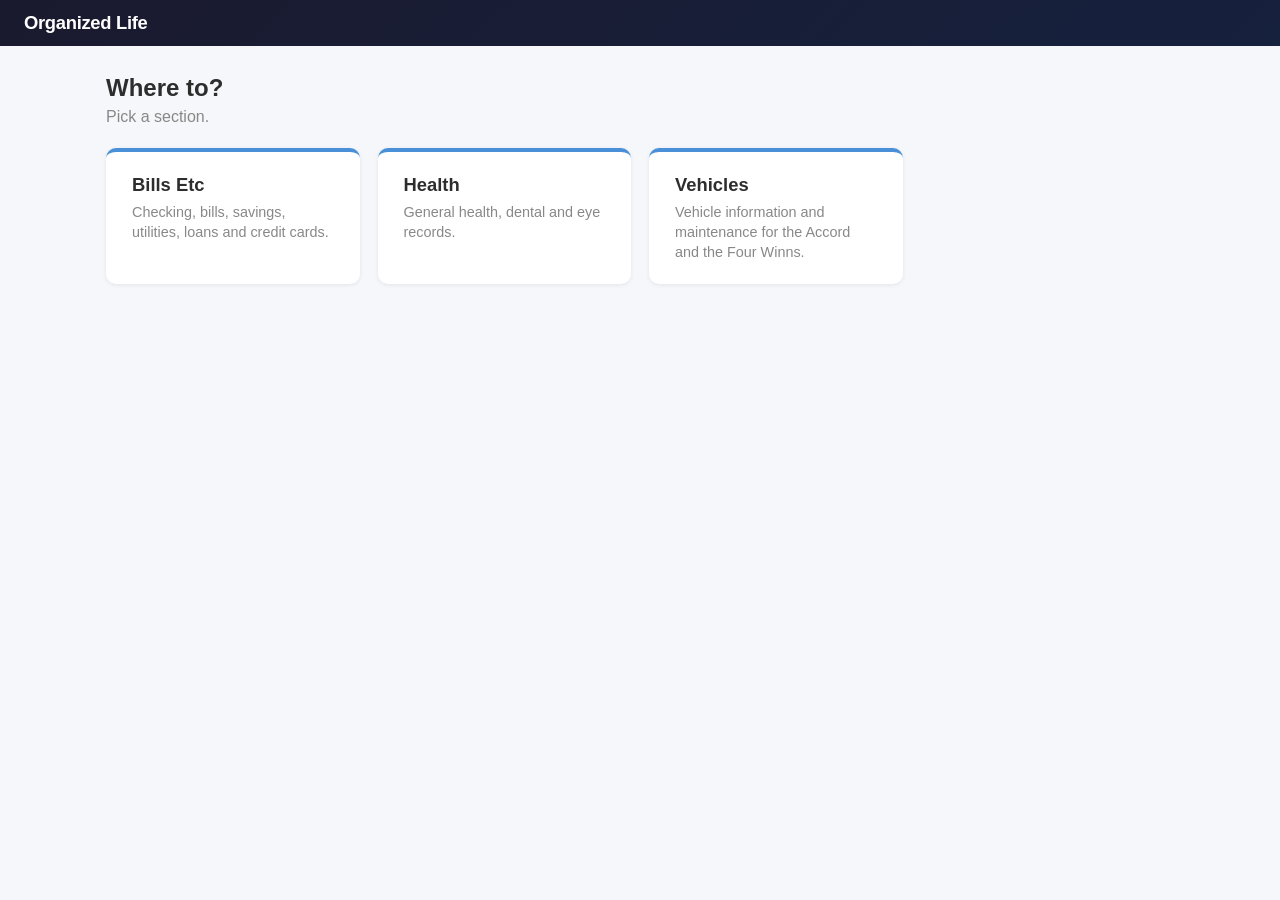
==== docs/index.html @ 6fae7e3e "Rename the landing page to Organized Life Co-Authored-By: Claude Opus 5.5 <noreply@anthropic.com>" ====
<!doctype html>
<html lang="en">
<head>
    <meta charset="utf-8">
    <meta name="viewport" content="width=device-width, initial-scale=1">
    <title>Organized Life</title>
    <script>
        // Links saved before Bills Etc moved to its own page (…/#month, …/#utilities/water) still open that page.
        if (location.hash.length > 1) location.replace('bills-etc/' + location.hash);
    </script>
    <style>
        :root {
            --bg: #f5f7fa;
            --surface: #ffffff;
            --text: #2d2d2d;
            --muted: #888;
            --navy: #1a1a2e;
            --navy-2: #16213e;
            --blue: #4a90d9;
        }
        * { box-sizing: border-box; margin: 0; padding: 0; }
        body {
            font-family: -apple-system, BlinkMacSystemFont, 'Segoe UI', Roboto, sans-serif;
            color: var(--text);
            background: var(--bg);
            min-height: 100vh;
        }
        .topbar {
            background: linear-gradient(135deg, var(--navy) 0%, var(--navy-2) 100%);
            color: #fff;
            padding: 12px 24px;
        }
        .brand { font-weight: 700; font-size: 1.15em; letter-spacing: -0.3px; }
        main { max-width: 1100px; margin: 28px auto; padding: 0 16px 60px; }
        h1 { font-size: 1.5em; margin-bottom: 6px; }
        p.lead { color: var(--muted); margin-bottom: 22px; }
        .apps { display: grid; grid-template-columns: repeat(auto-fill, minmax(240px, 1fr)); gap: 18px; }
        .app {
            display: block;
            background: var(--surface);
            border-radius: 10px;
            padding: 22px 26px;
            box-shadow: 0 1px 4px rgba(0,0,0,0.08);
            color: inherit;
            text-decoration: none;
            border-top: 4px solid var(--blue);
            transition: box-shadow 0.15s, transform 0.15s;
        }
        .app:hover { box-shadow: 0 4px 14px rgba(0,0,0,0.12); transform: translateY(-2px); }
        .app h2 { font-size: 1.15em; margin-bottom: 6px; }
        .app p { color: var(--muted); font-size: 0.9em; line-height: 1.4; }
    </style>
</head>
<body>
    <header class="topbar">
        <div class="brand">Organized Life</div>
    </header>
    <main>
        <h1>Where to?</h1>
        <p class="lead">Pick a section.</p>
        <div class="apps">
            <a class="app" href="bills-etc/">
                <h2>Bills Etc</h2>
                <p>Checking, bills, savings, utilities, loans and credit cards.</p>
            </a>
            <a class="app" href="health/">
                <h2>Health</h2>
                <p>General health, dental and eye records.</p>
            </a>
            <a class="app" href="vehicles/">
                <h2>Vehicles</h2>
                <p>Vehicle information and maintenance for the Accord and the Four Winns.</p>
            </a>
        </div>
    </main>
</body>
</html>
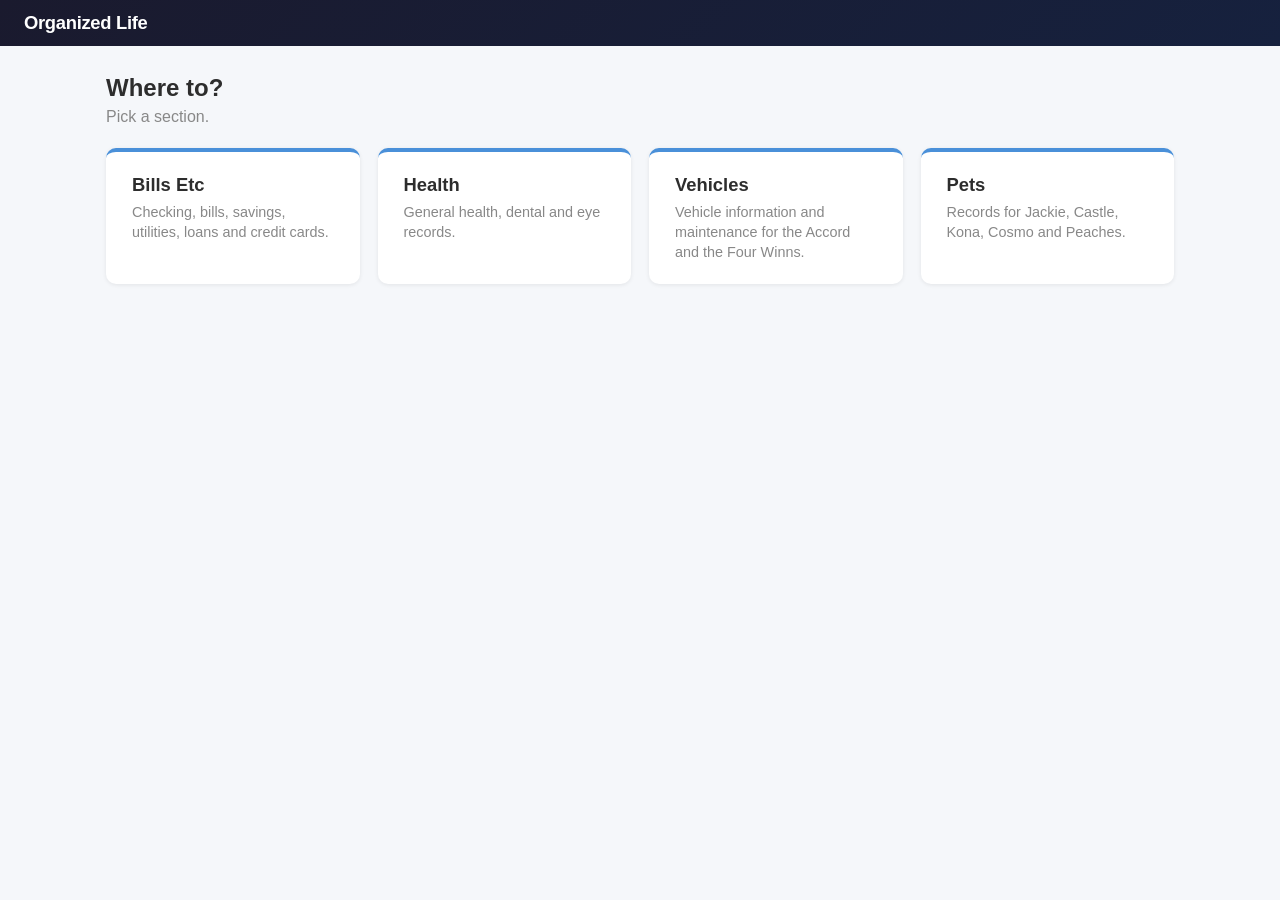
==== commit a80c458b: "Pets: new Home section with a page per pet (Jackie, Castle, Kona, Cosmo, Peaches); records in inputs" ====
--- a/docs/index.html
+++ b/docs/index.html
@@ -71,6 +71,10 @@
                 <h2>Vehicles</h2>
                 <p>Vehicle information and maintenance for the Accord and the Four Winns.</p>
             </a>
+            <a class="app" href="pets/">
+                <h2>Pets</h2>
+                <p>Records for Jackie, Castle, Kona, Cosmo and Peaches.</p>
+            </a>
         </div>
     </main>
 </body>
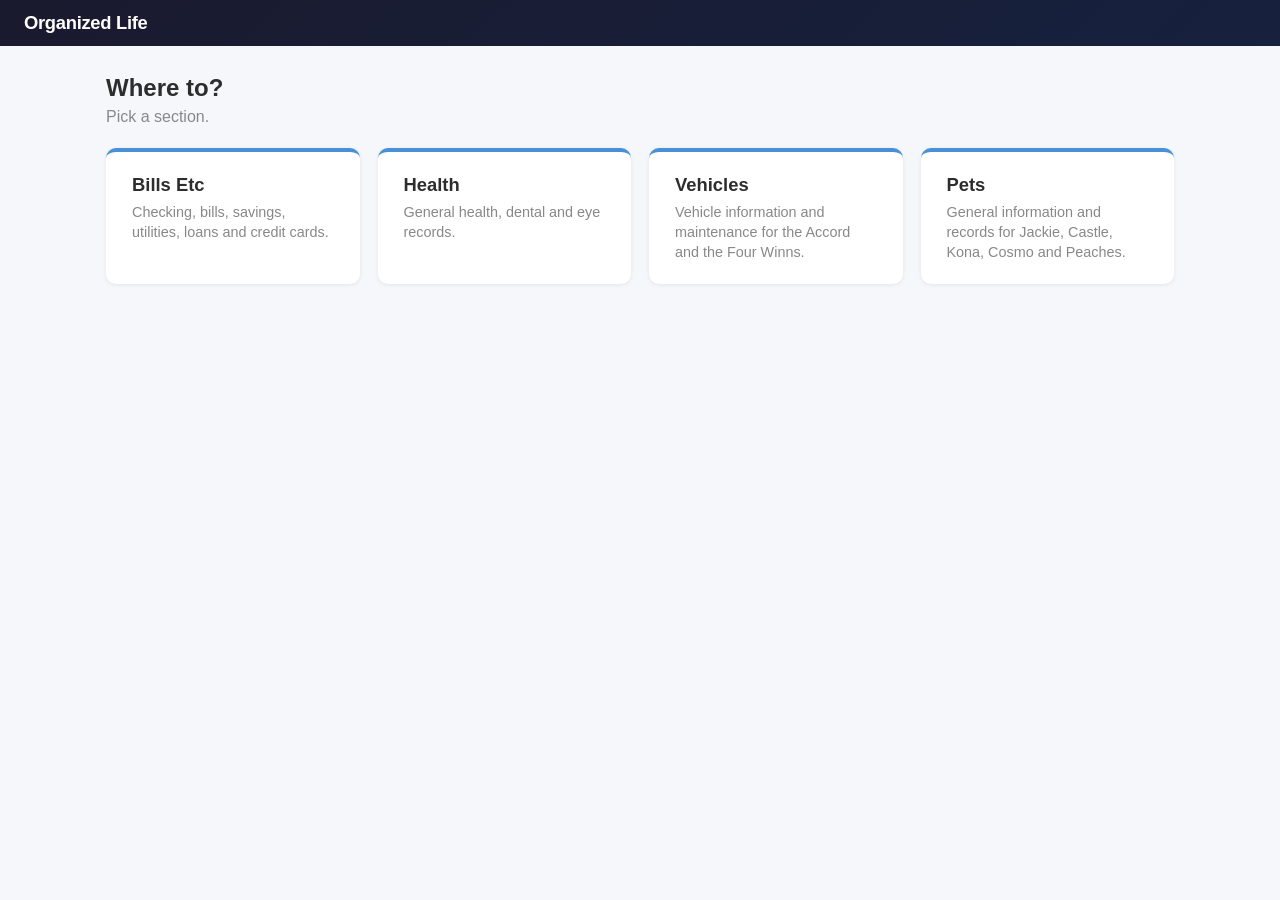
==== commit edf1e172: "Pets: like Vehicles — general information box + records table (Date, Description, Cost, Other Notes)" ====
--- a/docs/index.html
+++ b/docs/index.html
@@ -73,7 +73,7 @@
             </a>
             <a class="app" href="pets/">
                 <h2>Pets</h2>
-                <p>Records for Jackie, Castle, Kona, Cosmo and Peaches.</p>
+                <p>General information and records for Jackie, Castle, Kona, Cosmo and Peaches.</p>
             </a>
         </div>
     </main>
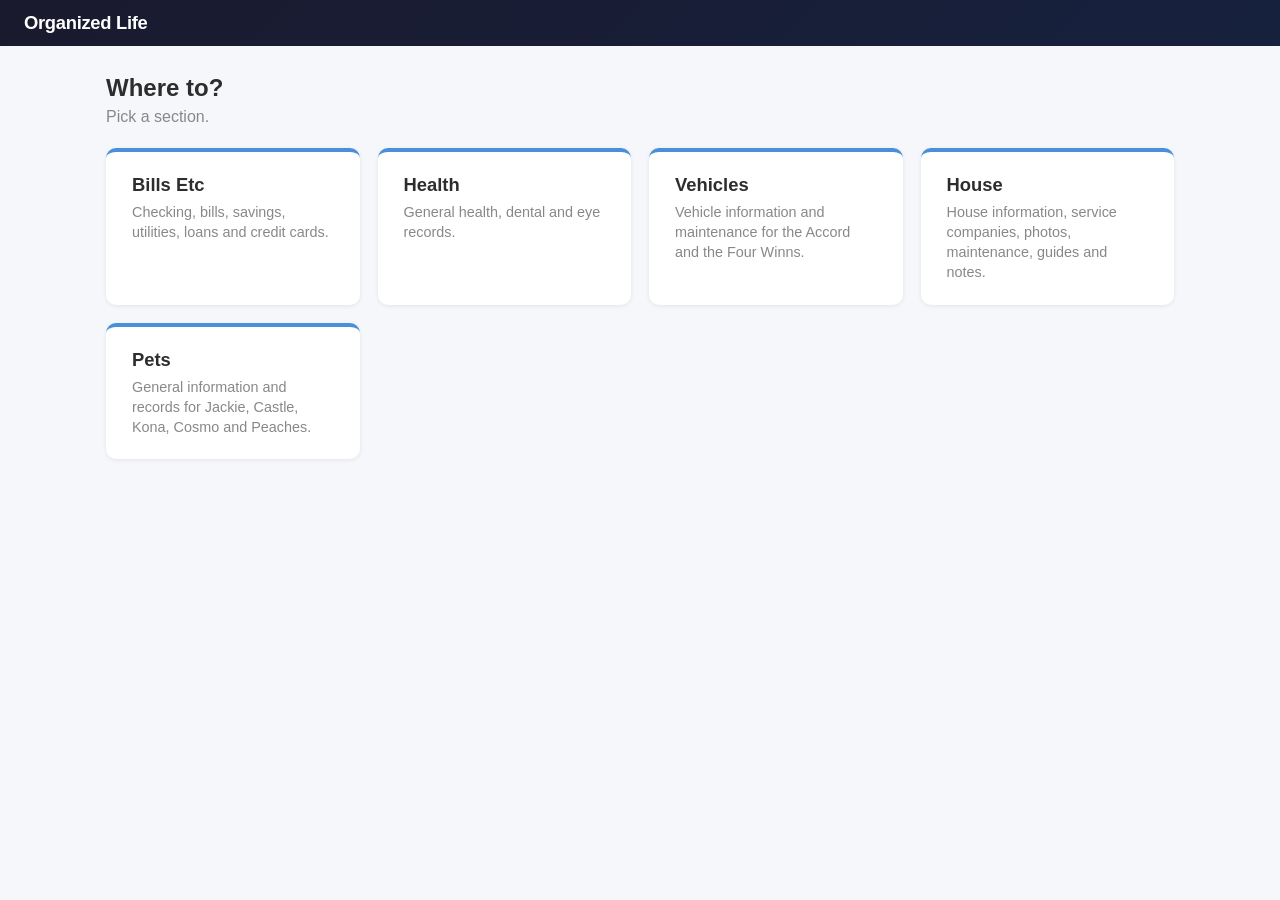
==== commit b54ca701: "House: new Home section like Vehicles (house information with Age from Year Built, service companies" ====
--- a/docs/index.html
+++ b/docs/index.html
@@ -71,6 +71,10 @@
                 <h2>Vehicles</h2>
                 <p>Vehicle information and maintenance for the Accord and the Four Winns.</p>
             </a>
+            <a class="app" href="house/">
+                <h2>House</h2>
+                <p>House information, service companies, photos, maintenance, guides and notes.</p>
+            </a>
             <a class="app" href="pets/">
                 <h2>Pets</h2>
                 <p>General information and records for Jackie, Castle, Kona, Cosmo and Peaches.</p>
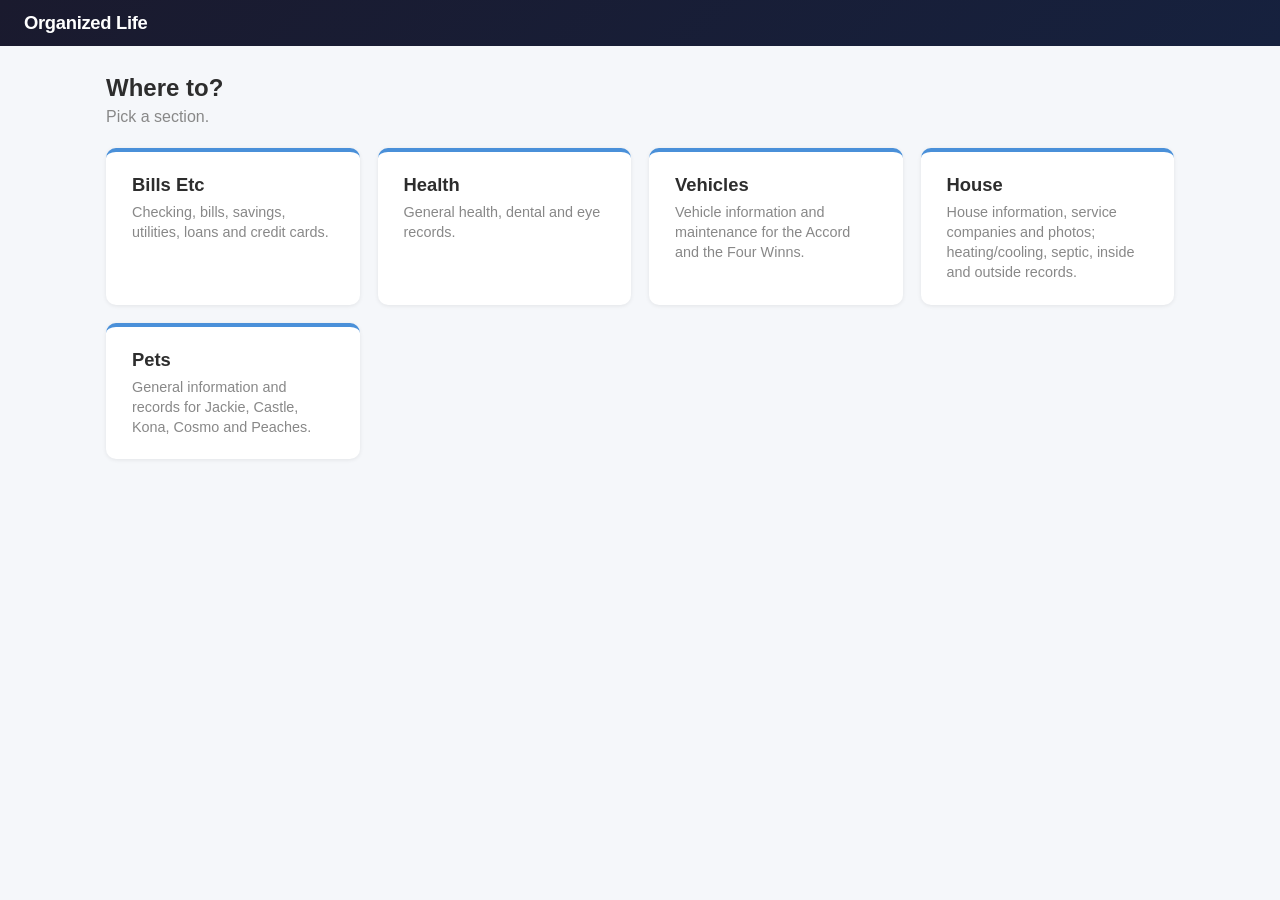
==== commit 148c356c: "House: Heating/Cooling, Septic, Other Inside and Other Outside tabs (each with information, photos a" ====
--- a/docs/index.html
+++ b/docs/index.html
@@ -73,7 +73,7 @@
             </a>
             <a class="app" href="house/">
                 <h2>House</h2>
-                <p>House information, service companies, photos, maintenance, guides and notes.</p>
+                <p>House information, service companies and photos; heating/cooling, septic, inside and outside records.</p>
             </a>
             <a class="app" href="pets/">
                 <h2>Pets</h2>
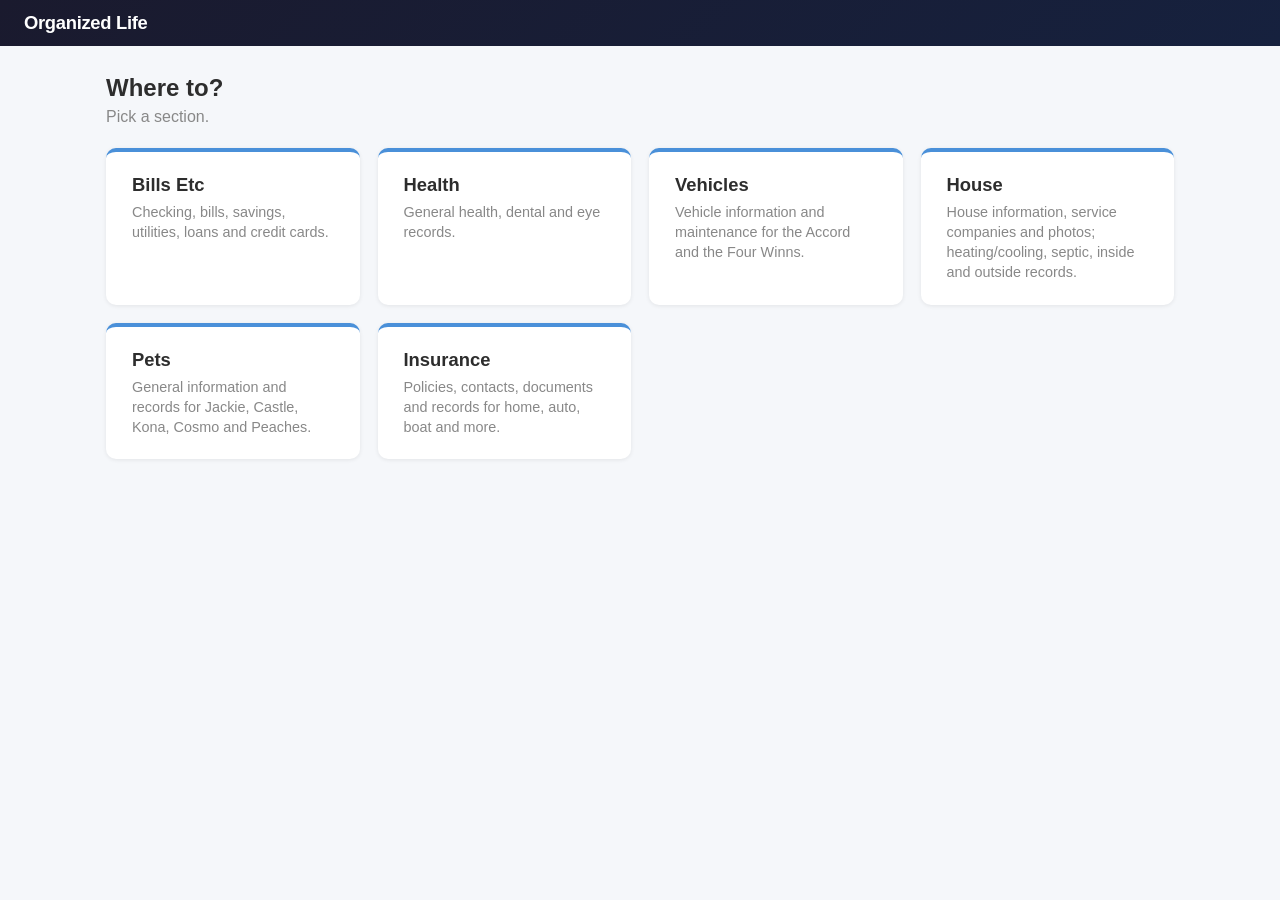
==== commit 1d273f6a: "Insurance: new Home section (one page per policy: information, contacts, documents & photos, records" ====
--- a/docs/index.html
+++ b/docs/index.html
@@ -79,6 +79,10 @@
                 <h2>Pets</h2>
                 <p>General information and records for Jackie, Castle, Kona, Cosmo and Peaches.</p>
             </a>
+            <a class="app" href="insurance/">
+                <h2>Insurance</h2>
+                <p>Policies, contacts, documents and records for home, auto, boat and more.</p>
+            </a>
         </div>
     </main>
 </body>
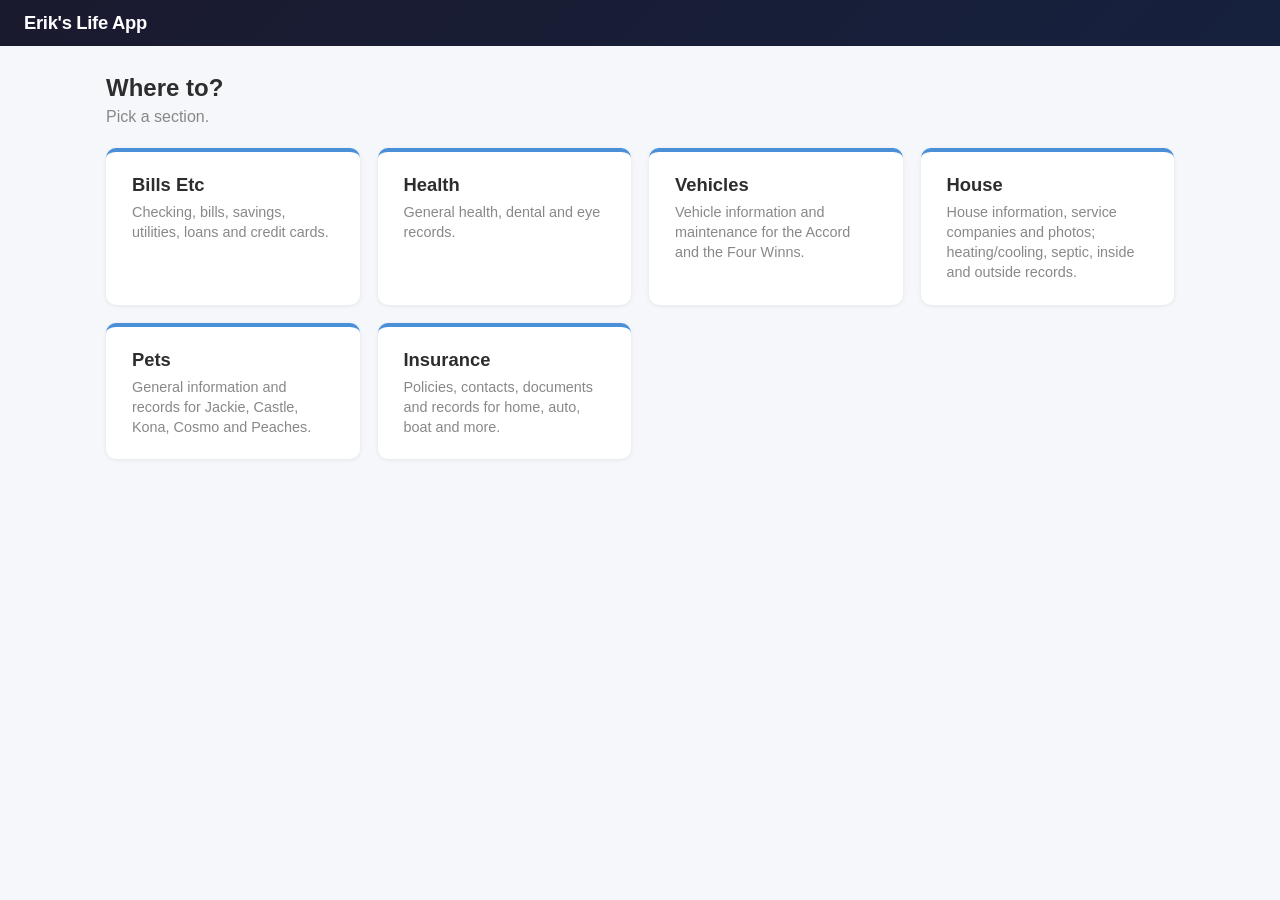
==== commit 9ef131d8: "Home page renamed "Organized Life" -> "Erik's Life App"; in-app text names the erik-life-app folder " ====
--- a/docs/index.html
+++ b/docs/index.html
@@ -3,7 +3,7 @@
 <head>
     <meta charset="utf-8">
     <meta name="viewport" content="width=device-width, initial-scale=1">
-    <title>Organized Life</title>
+    <title>Erik's Life App</title>
     <script>
         // Links saved before Bills Etc moved to its own page (…/#month, …/#utilities/water) still open that page.
         if (location.hash.length > 1) location.replace('bills-etc/' + location.hash);
@@ -53,7 +53,7 @@
 </head>
 <body>
     <header class="topbar">
-        <div class="brand">Organized Life</div>
+        <div class="brand">Erik's Life App</div>
     </header>
     <main>
         <h1>Where to?</h1>
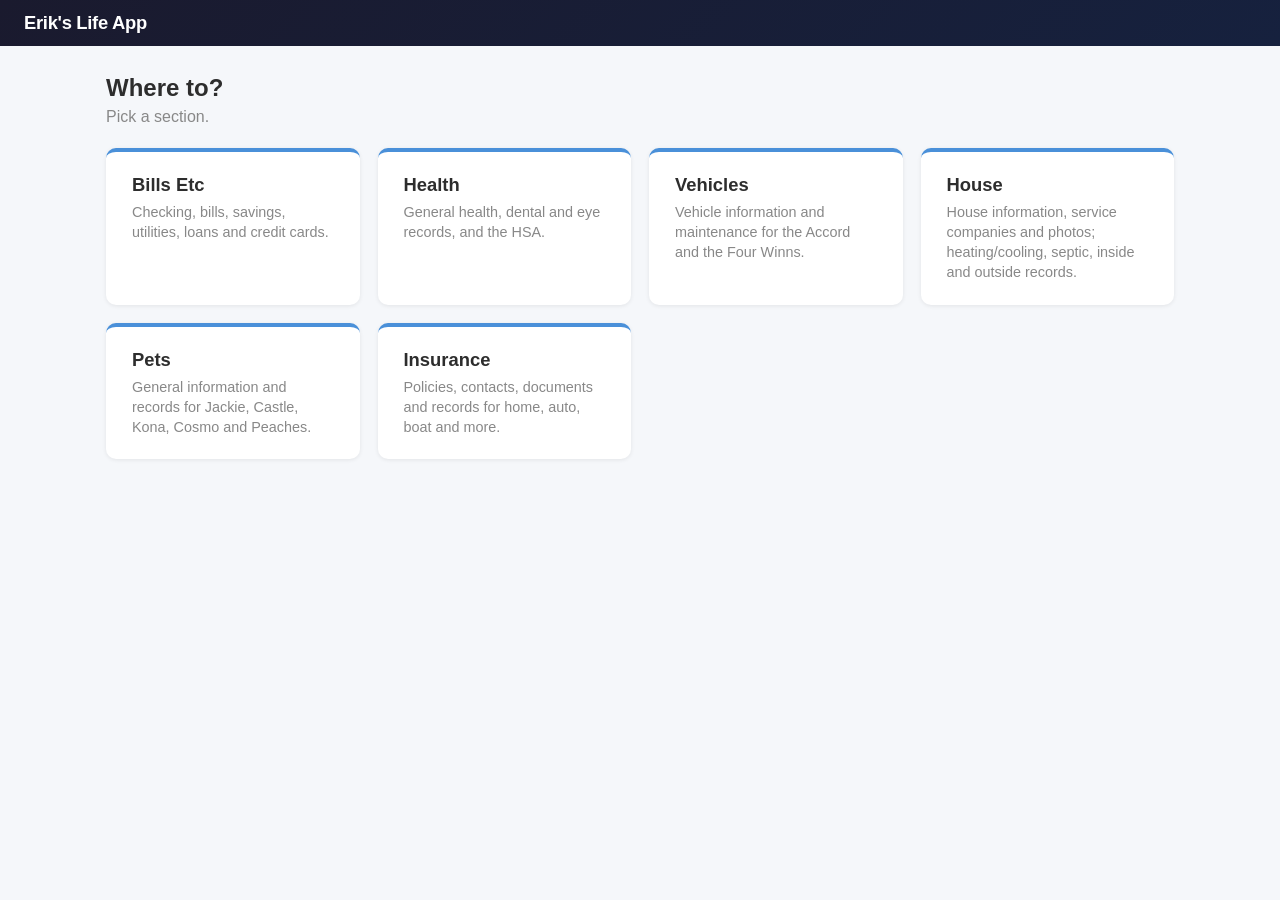
==== commit 868188e3: "Health: "Health Savings Account (HSA)" page (#hsa, after Eye) — the same sortable, filterable table " ====
--- a/docs/index.html
+++ b/docs/index.html
@@ -65,7 +65,7 @@
             </a>
             <a class="app" href="health/">
                 <h2>Health</h2>
-                <p>General health, dental and eye records.</p>
+                <p>General health, dental and eye records, and the HSA.</p>
             </a>
             <a class="app" href="vehicles/">
                 <h2>Vehicles</h2>
